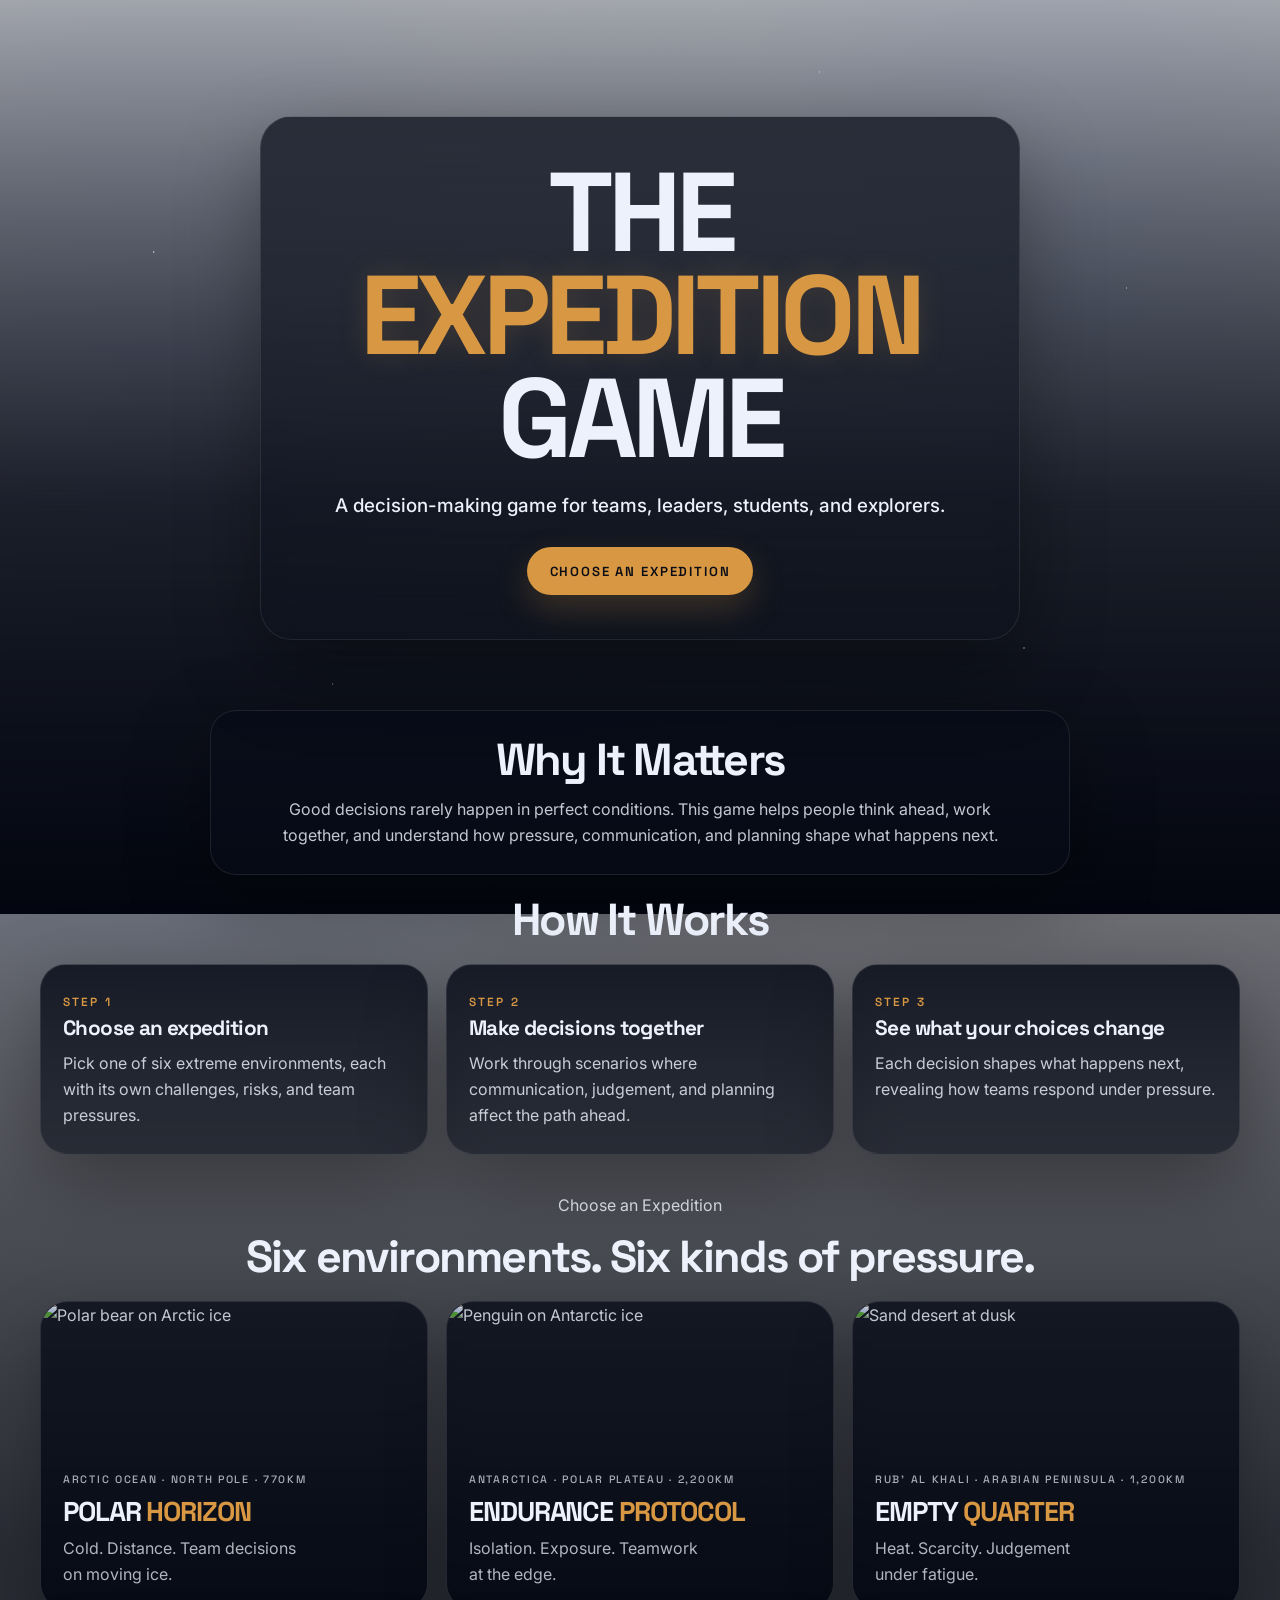
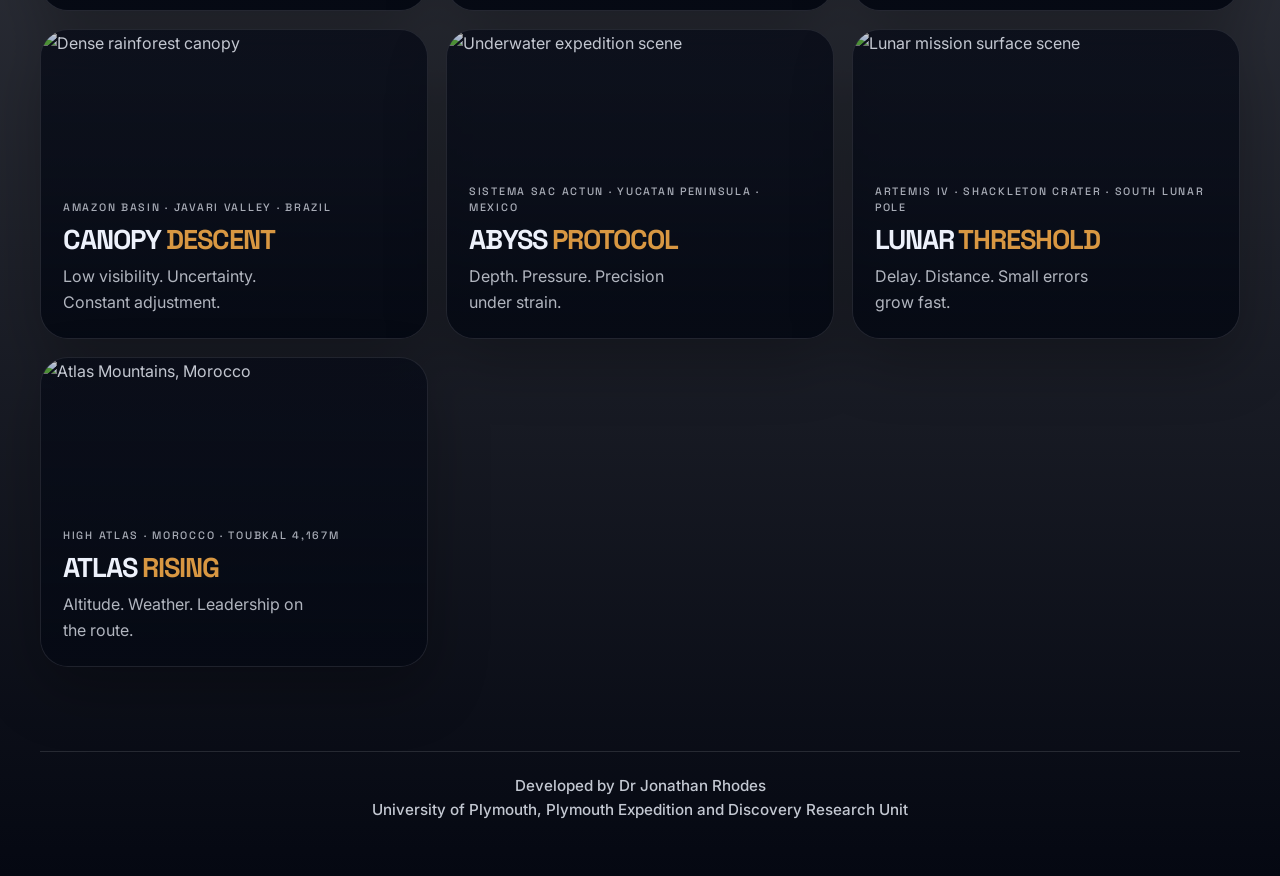
==== index.html @ ea307d26 "Publish latest app, style, and asset updates" ====
<!DOCTYPE html>
<html lang="en">
<head>
<meta charset="UTF-8">
<meta name="viewport" content="width=device-width, initial-scale=1.0">
<title>The Expedition Game</title>
<link rel="preconnect" href="https://fonts.googleapis.com">
<link rel="preconnect" href="https://fonts.gstatic.com" crossorigin>
<link href="https://fonts.googleapis.com/css2?family=Space+Grotesk:wght@400;500;600;700&family=Inter:wght@300;400;500;600&display=swap" rel="stylesheet">
<link rel="stylesheet" href="assets/home.css">
<link rel="stylesheet" href="assets/footer.css">
</head>
<body>
<main class="page-shell">
  <section class="hero" id="top">
    <div class="hero-copy">
      <h1 class="hero-title">THE <span>EXPEDITION</span> GAME</h1>
      <p class="hero-subheading">A decision-making game for teams, leaders, students, and explorers.</p>
      <div class="hero-actions">
        <a class="button button-primary" href="#expeditions">Choose an Expedition</a>
      </div>
    </div>
  </section>

  <section class="content-section" aria-labelledby="why-it-matters-heading">
    <div class="content-panel">
      <h2 id="why-it-matters-heading">Why It Matters</h2>
      <p>Good decisions rarely happen in perfect conditions. This game helps people think ahead, work together, and understand how pressure, communication, and planning shape what happens next.</p>
    </div>
  </section>

  <section class="content-section" id="how-it-works" aria-labelledby="how-it-works-heading">
    <div class="section-head">
      <h2 id="how-it-works-heading">How It Works</h2>
    </div>

    <div class="steps-grid">
      <article class="step-card">
        <span class="step-number">Step 1</span>
        <h3>Choose an expedition</h3>
        <p>Pick one of six extreme environments, each with its own challenges, risks, and team pressures.</p>
      </article>

      <article class="step-card">
        <span class="step-number">Step 2</span>
        <h3>Make decisions together</h3>
        <p>Work through scenarios where communication, judgement, and planning affect the path ahead.</p>
      </article>

      <article class="step-card">
        <span class="step-number">Step 3</span>
        <h3>See what your choices change</h3>
        <p>Each decision shapes what happens next, revealing how teams respond under pressure.</p>
      </article>
    </div>
  </section>

  <section class="expedition-section" id="expeditions" aria-labelledby="expedition-heading">
    <div class="section-head">
      <p class="section-kicker">Choose an Expedition</p>
      <h2 id="expedition-heading">Six environments. Six kinds of pressure.</h2>
    </div>

    <div class="expedition-grid">
      <a class="expedition-card" href="north_polar_game.html">
        <img src="https://images.unsplash.com/photo-1587125507575-7451184560a6?auto=format&fit=crop&w=1400&q=75" alt="Polar bear on Arctic ice">
        <div class="card-overlay"></div>
        <div class="card-content">
          <p class="card-meta">Arctic Ocean · North Pole · 770km</p>
          <h3>POLAR <span>HORIZON</span></h3>
          <p class="card-summary">Cold. Distance. Team decisions on moving ice.</p>
        </div>
      </a>

      <a class="expedition-card" href="antarctic_game.html">
        <img src="https://images.unsplash.com/photo-1515807606039-00322ff3e0ff?auto=format&fit=crop&w=1400&q=75" alt="Penguin on Antarctic ice">
        <div class="card-overlay"></div>
        <div class="card-content">
          <p class="card-meta">Antarctica · Polar Plateau · 2,200km</p>
          <h3>ENDURANCE <span>PROTOCOL</span></h3>
          <p class="card-summary">Isolation. Exposure. Teamwork at the edge.</p>
        </div>
      </a>

      <a class="expedition-card" href="desert_game.html">
        <img src="https://images.unsplash.com/photo-1500530855697-b586d89ba3ee?auto=format&fit=crop&w=1400&q=75" alt="Sand desert at dusk">
        <div class="card-overlay"></div>
        <div class="card-content">
          <p class="card-meta">Rub' al Khali · Arabian Peninsula · 1,200km</p>
          <h3>EMPTY <span>QUARTER</span></h3>
          <p class="card-summary">Heat. Scarcity. Judgement under fatigue.</p>
        </div>
      </a>

      <a class="expedition-card" href="jungle_game.html">
        <img src="https://images.unsplash.com/photo-1516026672322-bc52d61a55d5?auto=format&fit=crop&w=1400&q=75" alt="Dense rainforest canopy">
        <div class="card-overlay"></div>
        <div class="card-content">
          <p class="card-meta">Amazon Basin · Javari Valley · Brazil</p>
          <h3>CANOPY <span>DESCENT</span></h3>
          <p class="card-summary">Low visibility. Uncertainty. Constant adjustment.</p>
        </div>
      </a>

      <a class="expedition-card" href="dive_game.html">
        <img src="https://images.unsplash.com/photo-1544551763-46a013bb70d5?auto=format&fit=crop&w=1400&q=75" alt="Underwater expedition scene">
        <div class="card-overlay"></div>
        <div class="card-content">
          <p class="card-meta">Sistema Sac Actun · Yucatan Peninsula · Mexico</p>
          <h3>ABYSS <span>PROTOCOL</span></h3>
          <p class="card-summary">Depth. Pressure. Precision under strain.</p>
        </div>
      </a>

      <a class="expedition-card" href="space_game.html">
        <img src="https://images.unsplash.com/photo-1541873676-a18131494184?auto=format&fit=crop&w=1400&q=75" alt="Lunar mission surface scene">
        <div class="card-overlay"></div>
        <div class="card-content">
          <p class="card-meta">Artemis IV · Shackleton Crater · South Lunar Pole</p>
          <h3>LUNAR <span>THRESHOLD</span></h3>
          <p class="card-summary">Delay. Distance. Small errors grow fast.</p>
        </div>
      </a>

      <a class="expedition-card" href="morocco_expedition_game.html">
        <img src="https://images.unsplash.com/photo-1539635278303-d4002c07eae3?auto=format&fit=crop&w=1400&q=75" alt="Atlas Mountains, Morocco">
        <div class="card-overlay"></div>
        <div class="card-content">
          <p class="card-meta">High Atlas · Morocco · Toubkal 4,167m</p>
          <h3>ATLAS <span>RISING</span></h3>
          <p class="card-summary">Altitude. Weather. Leadership on the route.</p>
        </div>
      </a>
    </div>
  </section>
</main>

<script src="assets/footer.js"></script>
<script>window.renderExpeditionFooter();</script>
</body>
</html>
---- assets/home.css ----
:root{
  --void:#050812;
  --panel:rgba(8,12,24,0.72);
  --panel-strong:rgba(7,11,22,0.9);
  --line:rgba(255,255,255,0.09);
  --line-strong:rgba(255,255,255,0.18);
  --text:#edf1fb;
  --muted:#a7b2cb;
  --orange:#d89742;
  --orange-strong:#f0ae58;
  --shadow:0 28px 80px rgba(0,0,0,0.34);
}

*,*::before,*::after{box-sizing:border-box}

html{scroll-behavior:smooth}

body{
  margin:0;
  min-height:100vh;
  color:var(--text);
  font:16px/1.65 'Inter',system-ui,sans-serif;
  background:
    radial-gradient(circle at 15% 18%, rgba(62,98,194,0.18), transparent 30%),
    radial-gradient(circle at 82% 12%, rgba(73,122,205,0.18), transparent 26%),
    linear-gradient(180deg, rgba(5,8,18,0.2), rgba(5,8,18,0.85) 62%, rgba(5,8,18,1));
  overflow-x:hidden;
}

body::before{
  content:'';
  position:fixed;
  inset:0;
  z-index:-3;
  background:
    linear-gradient(180deg, rgba(3,6,16,0.16), rgba(3,6,16,0.82) 56%, rgba(3,6,16,1)),
    url('https://images.unsplash.com/photo-1446776811953-b23d57bd21aa?auto=format&fit=crop&w=2200&q=80') center 25%/cover no-repeat;
  transform:scale(1.03);
}

body::after{
  content:'';
  position:fixed;
  inset:0;
  z-index:-2;
  pointer-events:none;
  background-image:
    radial-gradient(2px 2px at 12% 28%, rgba(255,255,255,0.86), transparent 60%),
    radial-gradient(2px 2px at 74% 14%, rgba(255,255,255,0.72), transparent 60%),
    radial-gradient(1.5px 1.5px at 88% 32%, rgba(255,255,255,0.8), transparent 60%),
    radial-gradient(1.5px 1.5px at 64% 8%, rgba(255,255,255,0.9), transparent 60%),
    radial-gradient(1.5px 1.5px at 26% 76%, rgba(255,255,255,0.78), transparent 60%),
    radial-gradient(2px 2px at 80% 72%, rgba(255,255,255,0.68), transparent 60%);
}

a{color:inherit;text-decoration:none}

.page-shell{
  width:min(1200px, calc(100% - 40px));
  margin:0 auto;
  padding:40px 0 56px;
}

.hero{
  min-height:72vh;
  display:grid;
  place-items:center;
  text-align:center;
  padding:48px 0 20px;
}

.hero-copy{
  width:min(760px, 100%);
  padding:44px 32px;
  border:1px solid var(--line);
  border-radius:32px;
  background:linear-gradient(180deg, rgba(9,14,26,0.72), rgba(9,14,26,0.3));
  backdrop-filter:blur(12px);
  -webkit-backdrop-filter:blur(12px);
  box-shadow:var(--shadow);
}

.hero-title{
  margin:0;
  font:700 clamp(3.2rem, 9vw, 7rem)/0.92 'Space Grotesk',sans-serif;
  letter-spacing:-0.05em;
}

.hero-title span{
  color:var(--orange);
  text-shadow:0 0 28px rgba(216,151,66,0.18);
}

.hero-subheading{
  margin:22px auto 0;
  max-width:640px;
  color:var(--text);
  font:500 clamp(1rem, 2vw, 1.18rem)/1.45 'Inter',system-ui,sans-serif;
}

.hero-actions{
  display:flex;
  justify-content:center;
  margin-top:28px;
}

.button{
  display:inline-flex;
  align-items:center;
  justify-content:center;
  min-height:48px;
  padding:0 22px;
  border-radius:999px;
  border:1px solid transparent;
  font:600 0.82rem/1 'Space Grotesk',sans-serif;
  letter-spacing:0.14em;
  text-transform:uppercase;
  transition:transform 0.3s cubic-bezier(0.16,1,0.3,1), background-color 0.3s;
}

.button:hover,
.button:focus-visible{transform:translateY(-2px)}

.button:focus-visible,
.expedition-card:focus-visible{
  outline:2px solid rgba(240,174,88,0.9);
  outline-offset:3px;
}

.button-primary{
  background:var(--orange);
  color:#0a0d16;
  box-shadow:0 14px 34px rgba(216,151,66,0.22);
}

.button-primary:hover,
.button-primary:focus-visible{background:var(--orange-strong)}

.content-section,
.expedition-section{
  padding-top:22px;
}

.content-panel,
.step-card{
  border:1px solid var(--line);
  border-radius:26px;
  background:linear-gradient(180deg, rgba(8,12,24,0.84), rgba(8,12,24,0.56));
  box-shadow:var(--shadow);
}

.content-panel{
  max-width:860px;
  margin:0 auto;
  padding:26px 28px;
  text-align:center;
}

.content-panel h2,
.section-head h2{
  margin:0;
  font:700 clamp(1.8rem, 4vw, 2.8rem)/1.04 'Space Grotesk',sans-serif;
  letter-spacing:-0.04em;
}

.content-panel p,
.step-card p,
.section-head p{
  color:rgba(237,241,251,0.82);
}

.content-panel p{
  max-width:720px;
  margin:12px auto 0;
}

.section-head{
  text-align:center;
  margin-bottom:20px;
}

.steps-grid{
  display:grid;
  grid-template-columns:repeat(3, minmax(0, 1fr));
  gap:18px;
}

.step-card{
  padding:22px 22px 24px;
}

.step-number{
  display:inline-block;
  margin-bottom:10px;
  color:var(--orange);
  font:600 0.74rem/1 'Space Grotesk',sans-serif;
  letter-spacing:0.18em;
  text-transform:uppercase;
}

.step-card h3{
  margin:0;
  font:700 1.3rem/1.05 'Space Grotesk',sans-serif;
  letter-spacing:-0.03em;
}

.step-card p{
  margin:10px 0 0;
}

.expedition-grid{
  display:grid;
  grid-template-columns:repeat(3, minmax(0, 1fr));
  gap:18px;
}

.expedition-card{
  position:relative;
  min-height:310px;
  overflow:hidden;
  border-radius:28px;
  border:1px solid var(--line);
  background:var(--panel);
  box-shadow:0 24px 60px rgba(0,0,0,0.26);
  transition:transform 0.35s cubic-bezier(0.16,1,0.3,1), border-color 0.35s, box-shadow 0.35s;
}

.expedition-card img,
.card-overlay,
.card-content{
  position:absolute;
  inset:0;
}

.expedition-card img{
  width:100%;
  height:100%;
  object-fit:cover;
  transition:transform 0.55s ease, filter 0.35s ease;
  filter:saturate(0.94);
}

.card-overlay{
  background:linear-gradient(180deg, rgba(6,10,20,0.16), rgba(6,10,20,0.38) 46%, rgba(6,10,20,0.9));
  transition:background 0.35s ease;
}

.card-content{
  z-index:1;
  display:flex;
  flex-direction:column;
  justify-content:flex-end;
  padding:22px;
}

.card-meta{
  margin:0 0 12px;
  color:rgba(237,241,251,0.7);
  font:500 0.67rem/1.45 'Space Grotesk',sans-serif;
  letter-spacing:0.16em;
  text-transform:uppercase;
}

.card-content h3{
  margin:0;
  font:700 1.7rem/0.95 'Space Grotesk',sans-serif;
  letter-spacing:-0.04em;
  transition:color 0.35s ease, text-shadow 0.35s ease;
}

.card-content h3 span{
  color:var(--orange);
}

.card-summary{
  margin:10px 0 0;
  max-width:24ch;
  color:rgba(237,241,251,0.74);
  transition:color 0.3s ease;
}

.expedition-card:hover,
.expedition-card:focus-visible{
  transform:translateY(-5px);
  border-color:rgba(216,151,66,0.34);
  box-shadow:0 32px 78px rgba(0,0,0,0.34);
}

.expedition-card:hover img,
.expedition-card:focus-visible img{
  transform:scale(1.035);
  filter:saturate(1.02) brightness(0.95);
}

.expedition-card:hover .card-overlay,
.expedition-card:focus-visible .card-overlay{
  background:linear-gradient(180deg, rgba(6,10,20,0.14), rgba(6,10,20,0.46) 42%, rgba(6,10,20,0.95));
}

.expedition-card:hover .card-content h3,
.expedition-card:focus-visible .card-content h3{
  color:#ffffff;
  text-shadow:0 0 20px rgba(255,255,255,0.08);
}

.expedition-card:hover .card-summary,
.expedition-card:focus-visible .card-summary{
  color:rgba(237,241,251,0.9);
}


@media (max-width:1024px){
  .steps-grid,
  .expedition-grid{
    grid-template-columns:repeat(2, minmax(0, 1fr));
  }
}

@media (max-width:720px){
  .page-shell{
    width:min(100% - 24px, 1200px);
    padding-top:22px;
  }

  .hero{
    min-height:auto;
    padding-top:28px;
  }

  .hero-copy{
    padding:30px 18px;
    border-radius:24px;
  }

  .hero-title{
    font-size:clamp(2.7rem, 15vw, 4.7rem);
  }

  .content-panel,
  .step-card{
    border-radius:22px;
  }

  .steps-grid,
  .expedition-grid{
    grid-template-columns:1fr;
  }

  .expedition-card{
    min-height:270px;
    border-radius:24px;
  }
}

@media (prefers-reduced-motion:reduce){
  html{scroll-behavior:auto}
  .button,
  .expedition-card,
  .expedition-card img,
  .card-overlay,
  .card-content h3,
  .card-summary{
    transition:none;
  }
}
---- assets/footer.css ----
.site-footer{
  width:min(1200px, calc(100% - 40px));
  margin:28px auto 32px;
  padding:22px 24px;
  border-top:1px solid rgba(255,255,255,0.12);
  color:rgba(237,241,251,0.82);
  text-align:center;
}

.site-footer p{
  margin:0;
  font:500 0.95rem/1.6 'Inter',system-ui,sans-serif;
}

@media (max-width:720px){
  .site-footer{
    width:min(100% - 24px, 1200px);
    padding:18px 8px 8px;
  }

  .site-footer p{
    font-size:0.88rem;
  }
}
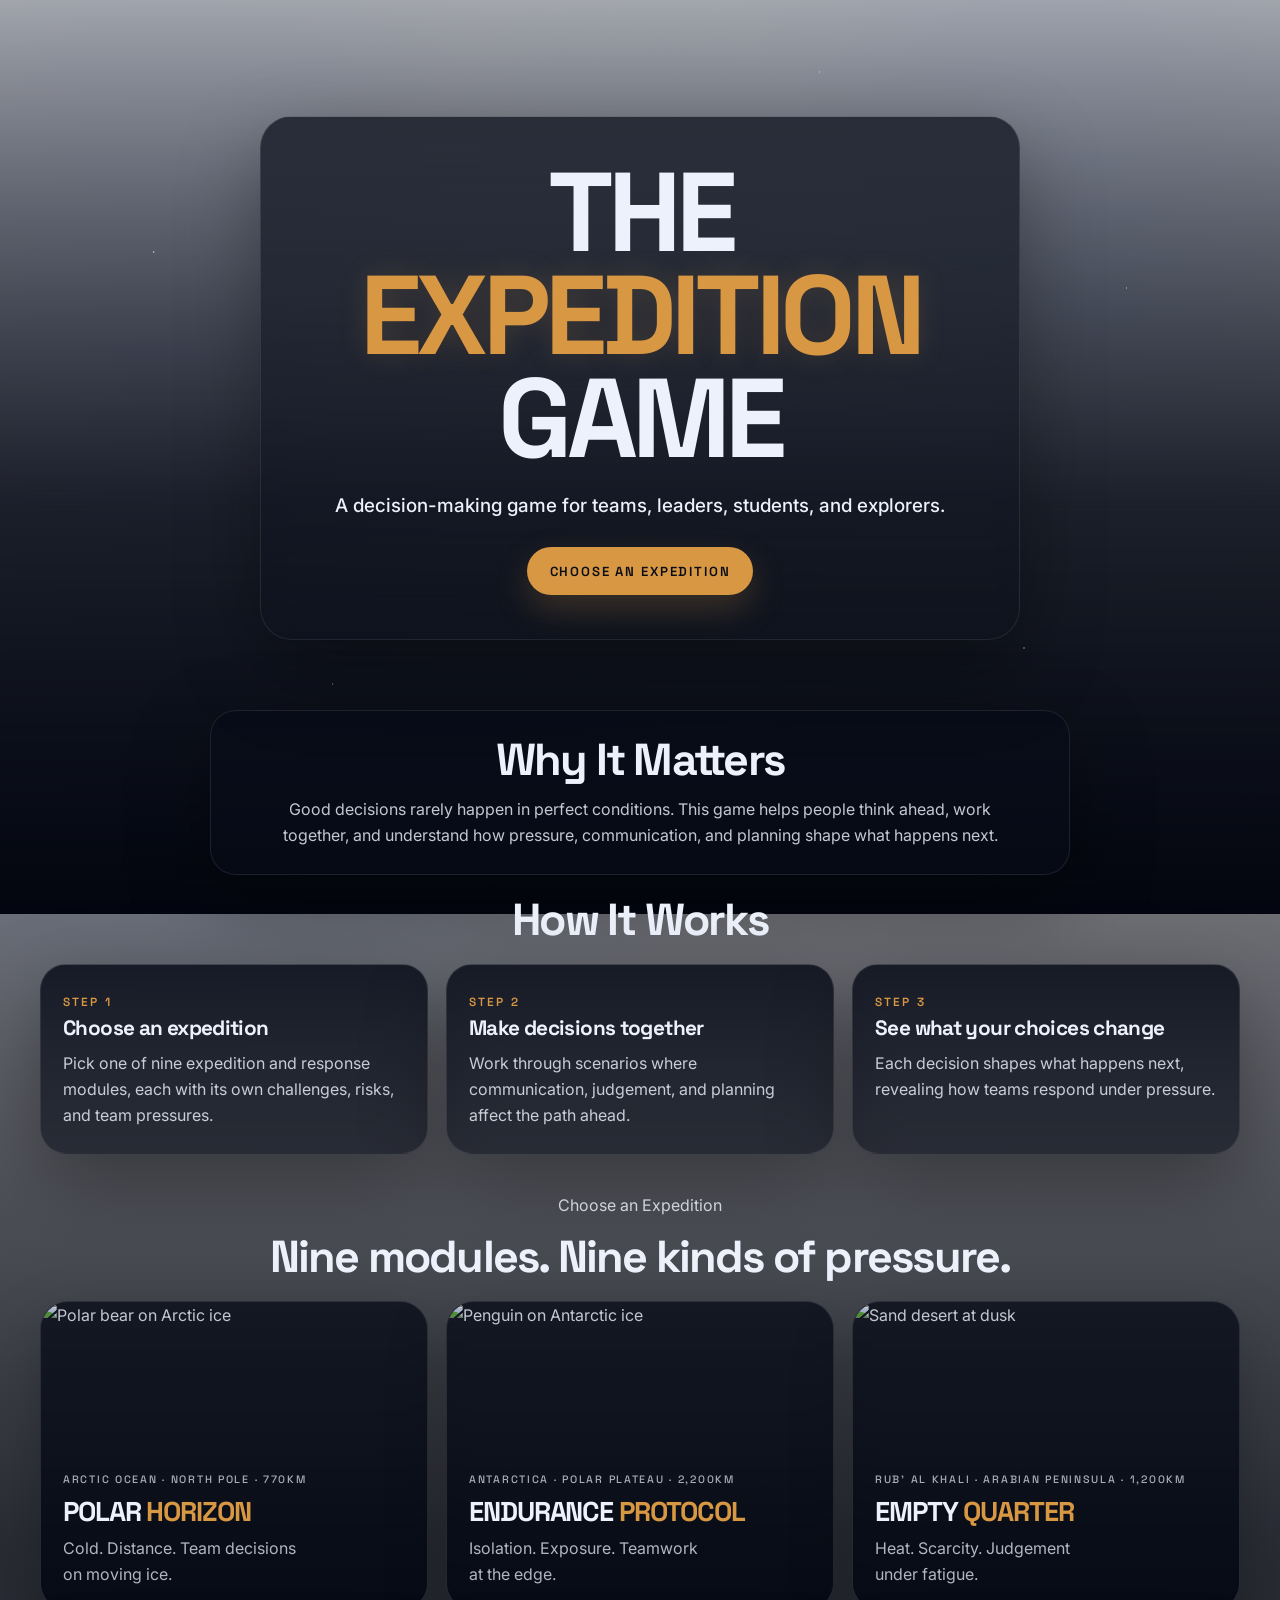
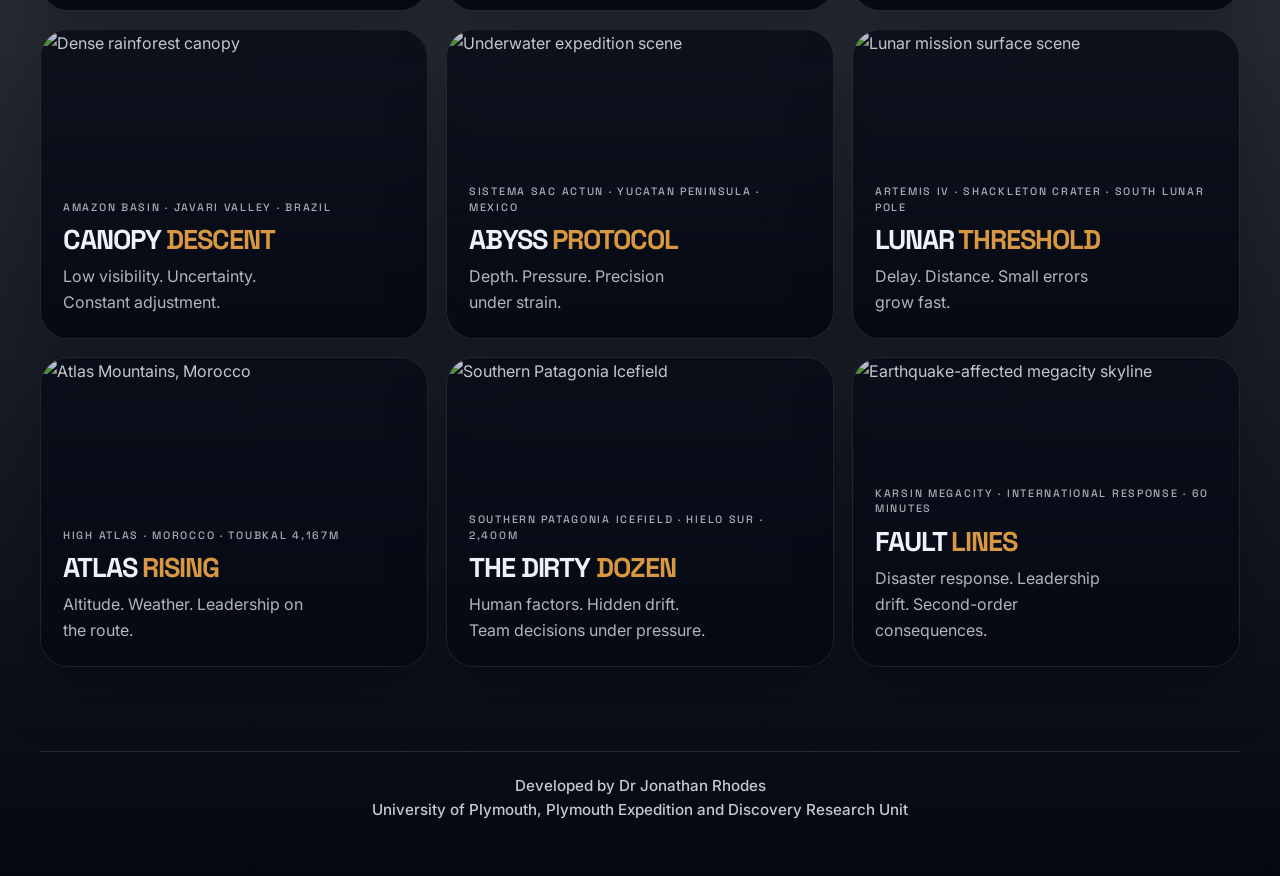
==== commit 49f06d8c: "Add Fault Lines disaster response module" ====
--- a/index.html
+++ b/index.html
@@ -38,7 +38,7 @@
       <article class="step-card">
         <span class="step-number">Step 1</span>
         <h3>Choose an expedition</h3>
-        <p>Pick one of six extreme environments, each with its own challenges, risks, and team pressures.</p>
+        <p>Pick one of nine expedition and response modules, each with its own challenges, risks, and team pressures.</p>
       </article>
 
       <article class="step-card">
@@ -58,7 +58,7 @@
   <section class="expedition-section" id="expeditions" aria-labelledby="expedition-heading">
     <div class="section-head">
       <p class="section-kicker">Choose an Expedition</p>
-      <h2 id="expedition-heading">Six environments. Six kinds of pressure.</h2>
+      <h2 id="expedition-heading">Nine modules. Nine kinds of pressure.</h2>
     </div>
 
     <div class="expedition-grid">
@@ -131,6 +131,26 @@
           <p class="card-summary">Altitude. Weather. Leadership on the route.</p>
         </div>
       </a>
+
+      <a class="expedition-card" href="breakpoint_game.html">
+        <img src="https://images.unsplash.com/photo-1519681393784-d120267933ba?auto=format&fit=crop&w=1400&q=75" alt="Southern Patagonia Icefield">
+        <div class="card-overlay"></div>
+        <div class="card-content">
+          <p class="card-meta">Southern Patagonia Icefield · Hielo Sur · 2,400m</p>
+          <h3>THE DIRTY <span>DOZEN</span></h3>
+          <p class="card-summary">Human factors. Hidden drift. Team decisions under pressure.</p>
+        </div>
+      </a>
+
+      <a class="expedition-card" href="fault_lines_game.html">
+        <img src="https://images.unsplash.com/photo-1519501025264-65ba15a82390?auto=format&fit=crop&w=1400&q=75" alt="Earthquake-affected megacity skyline">
+        <div class="card-overlay"></div>
+        <div class="card-content">
+          <p class="card-meta">Karsin Megacity · International Response · 60 Minutes</p>
+          <h3>FAULT <span>LINES</span></h3>
+          <p class="card-summary">Disaster response. Leadership drift. Second-order consequences.</p>
+        </div>
+      </a>
     </div>
   </section>
 </main>
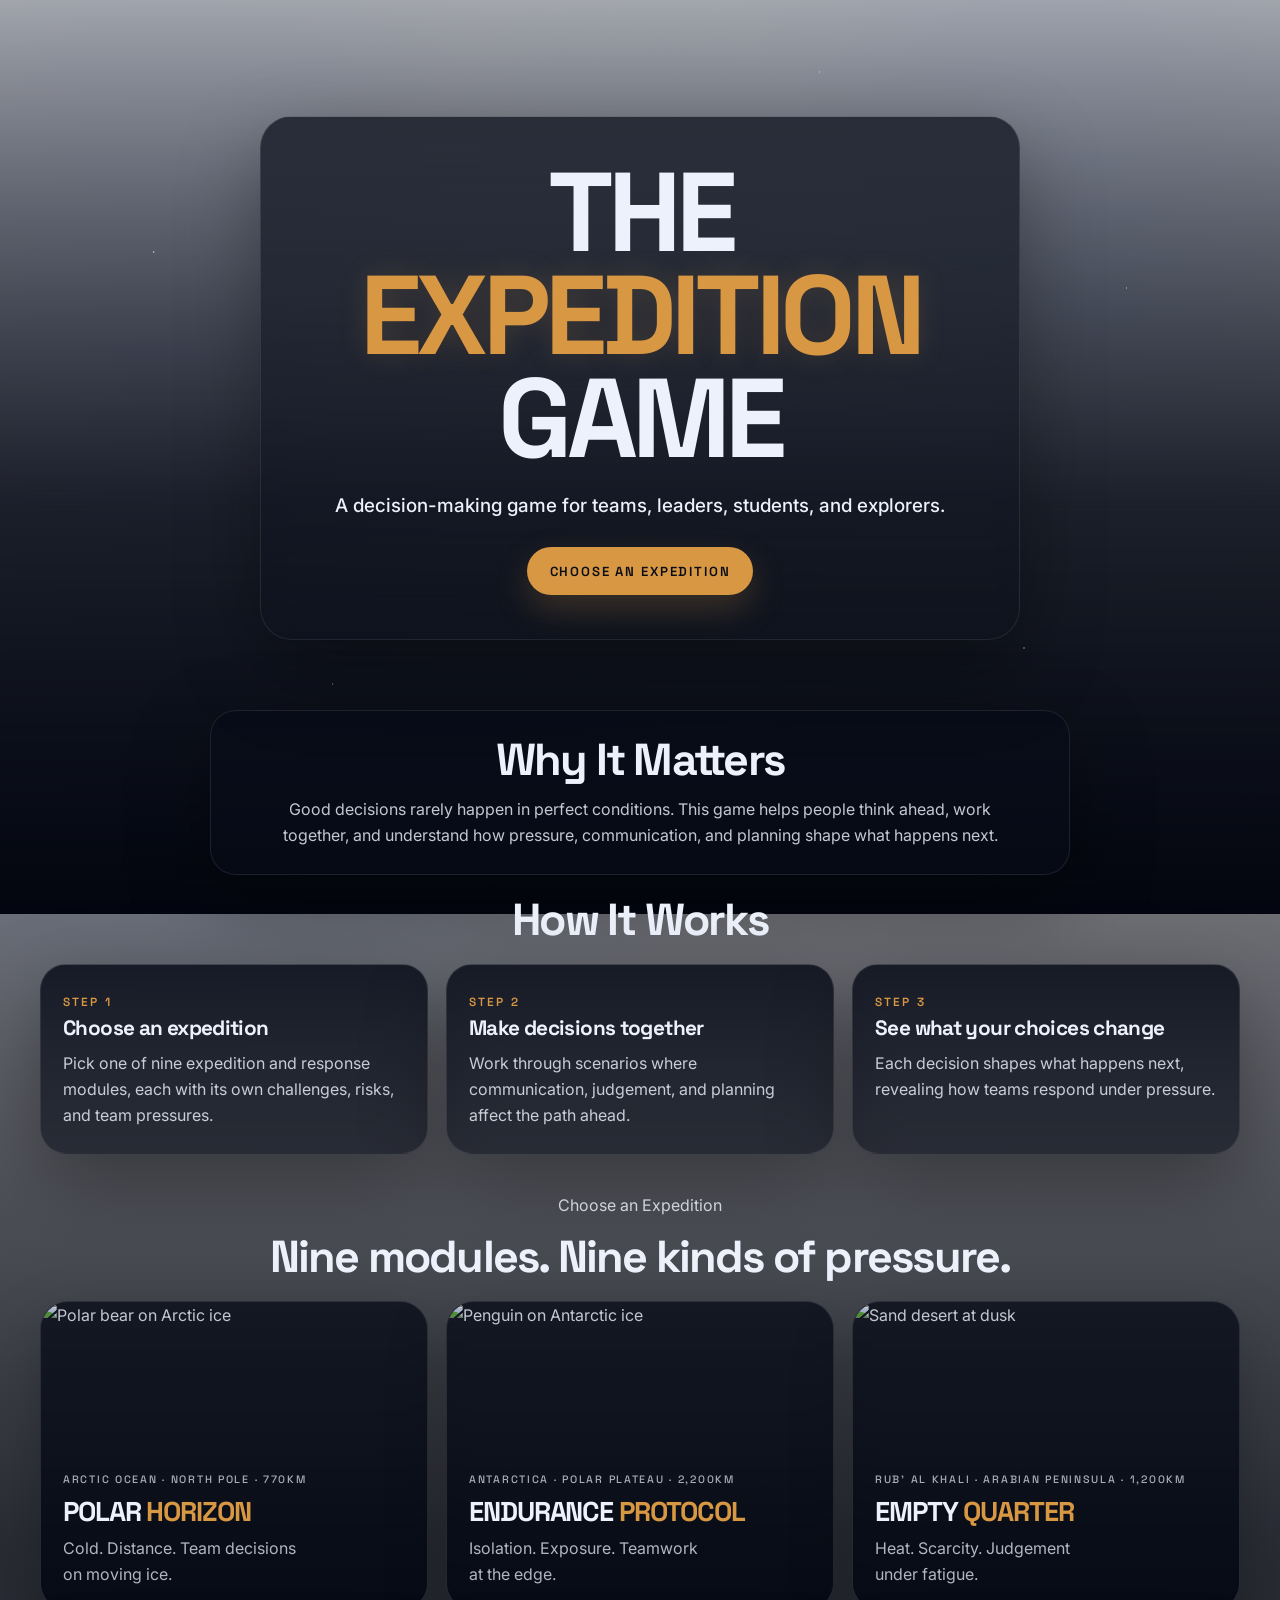
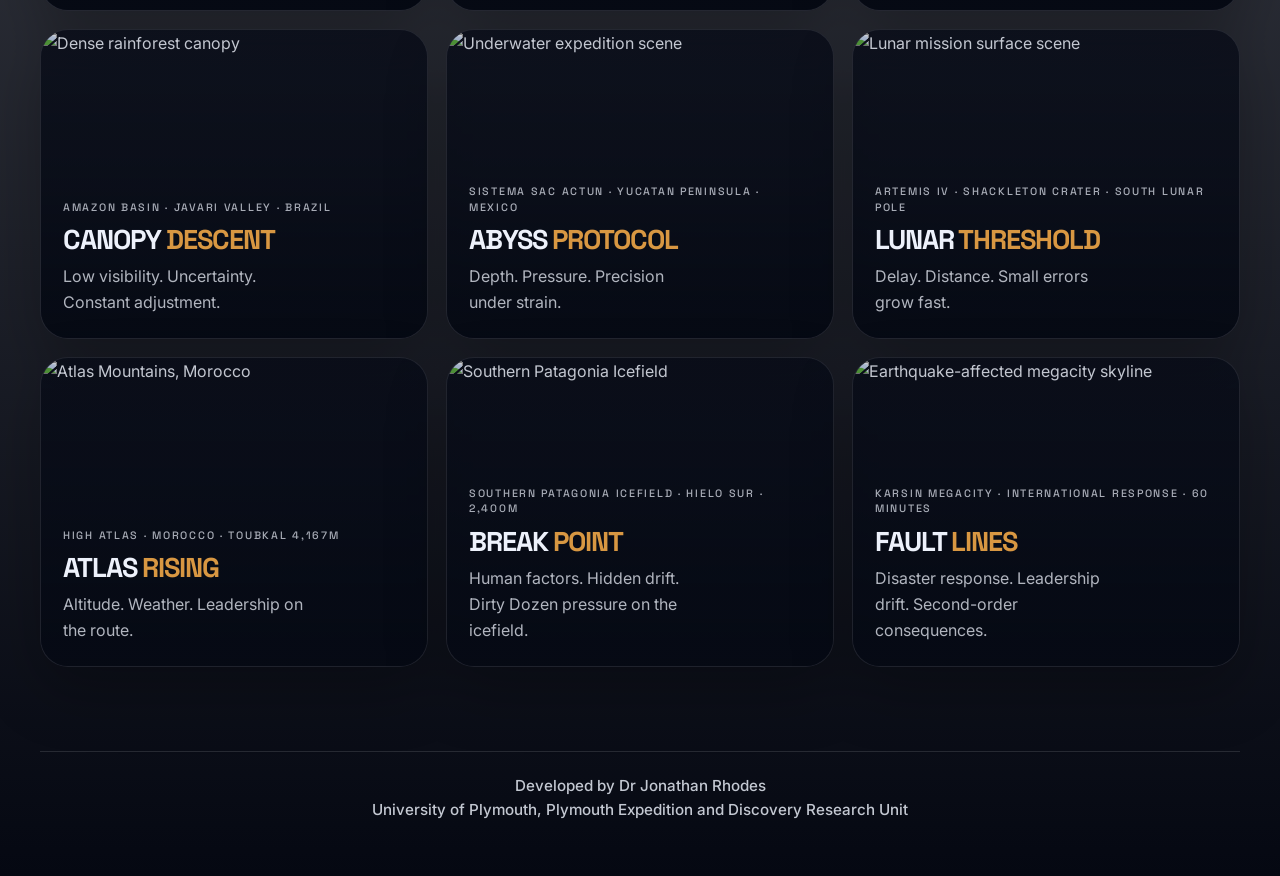
==== commit 9187a710: "Update Break Point naming and scoring logic" ====
--- a/index.html
+++ b/index.html
@@ -137,8 +137,8 @@
         <div class="card-overlay"></div>
         <div class="card-content">
           <p class="card-meta">Southern Patagonia Icefield · Hielo Sur · 2,400m</p>
-          <h3>THE DIRTY <span>DOZEN</span></h3>
-          <p class="card-summary">Human factors. Hidden drift. Team decisions under pressure.</p>
+          <h3>BREAK <span>POINT</span></h3>
+          <p class="card-summary">Human factors. Hidden drift. Dirty Dozen pressure on the icefield.</p>
         </div>
       </a>
 
